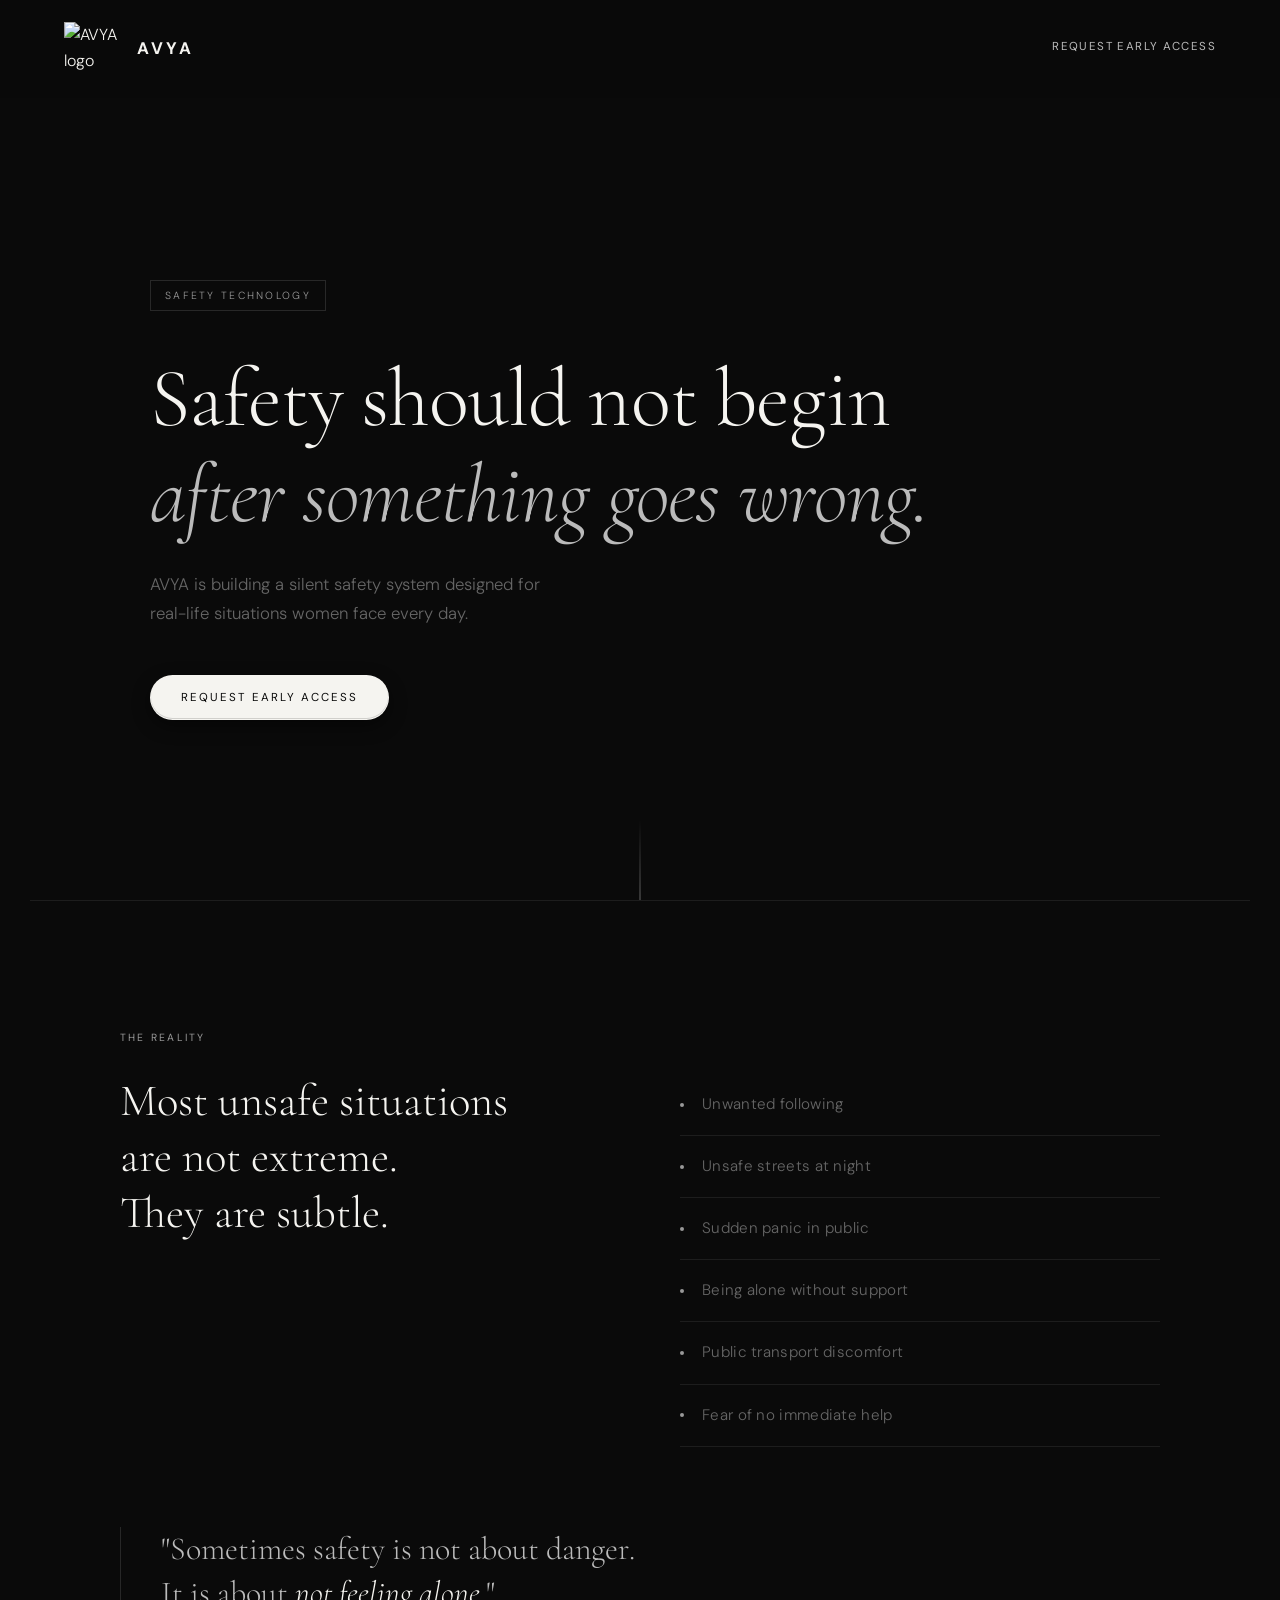
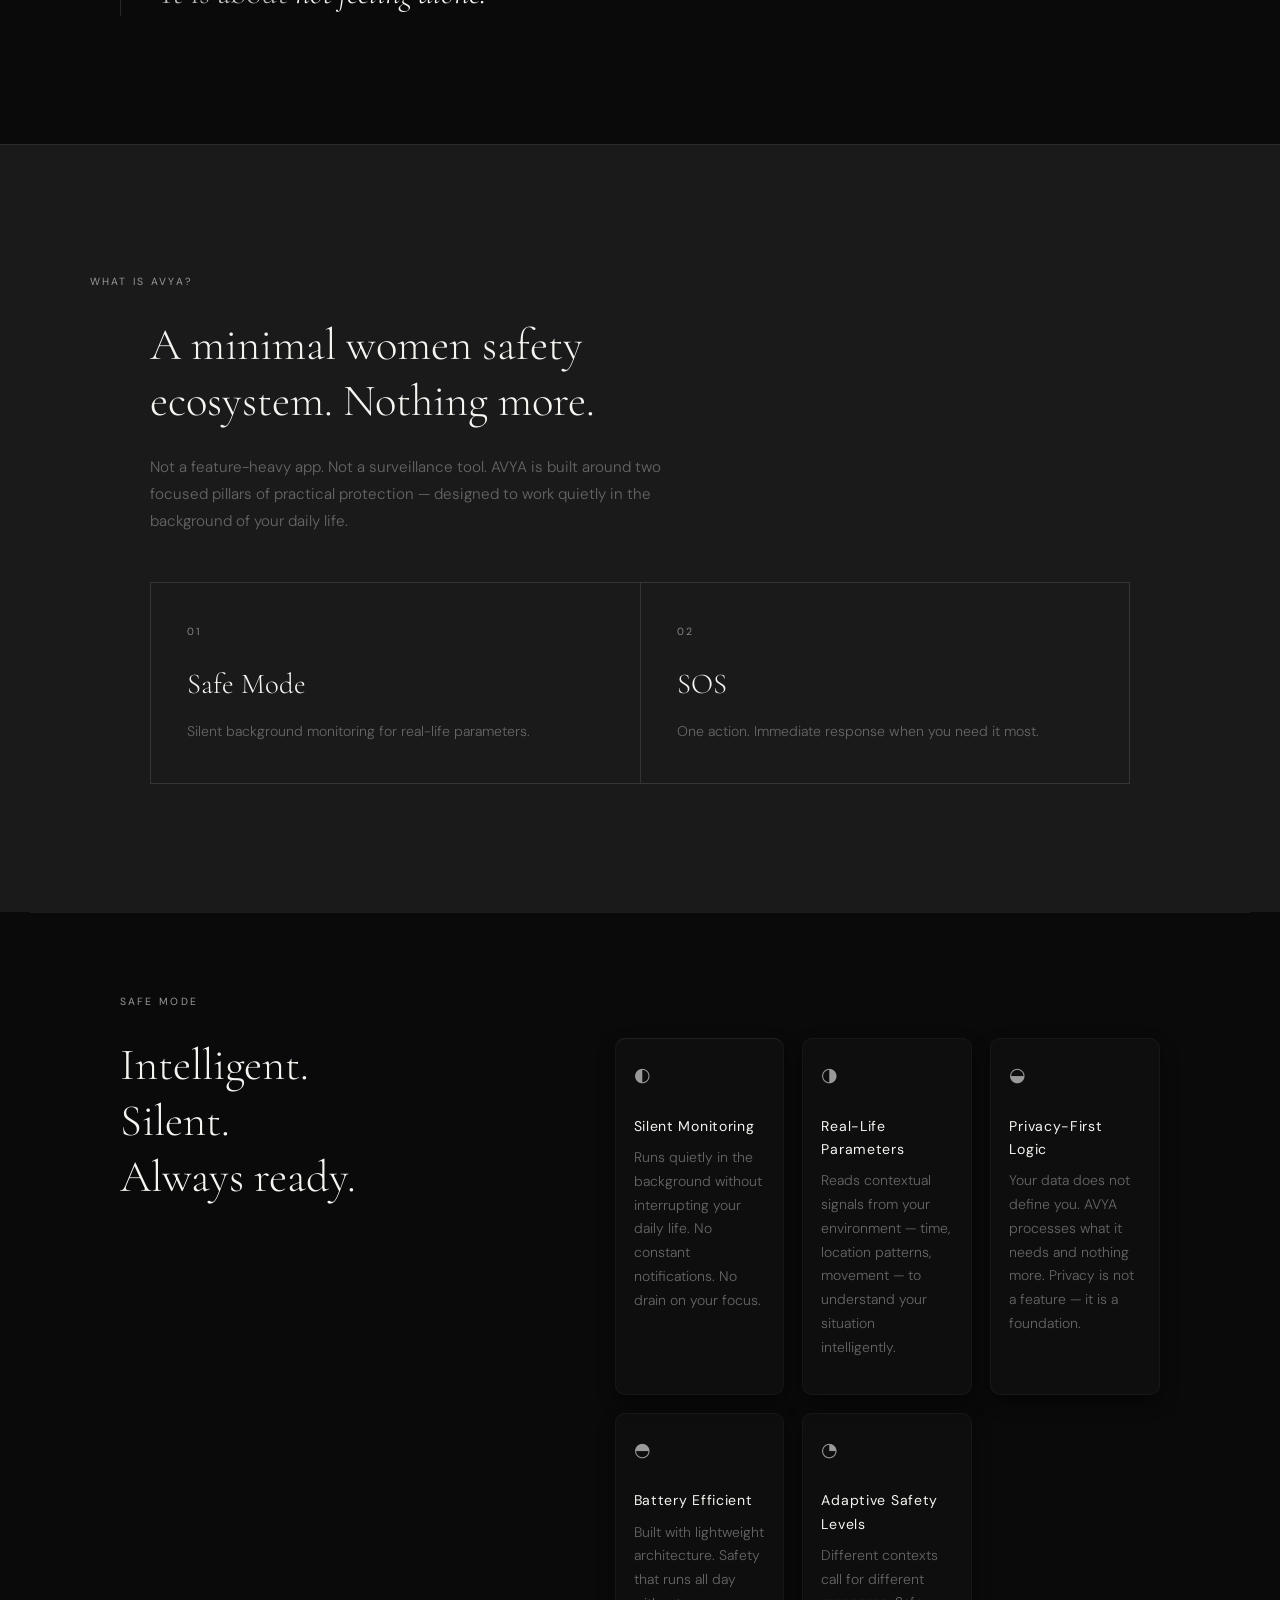
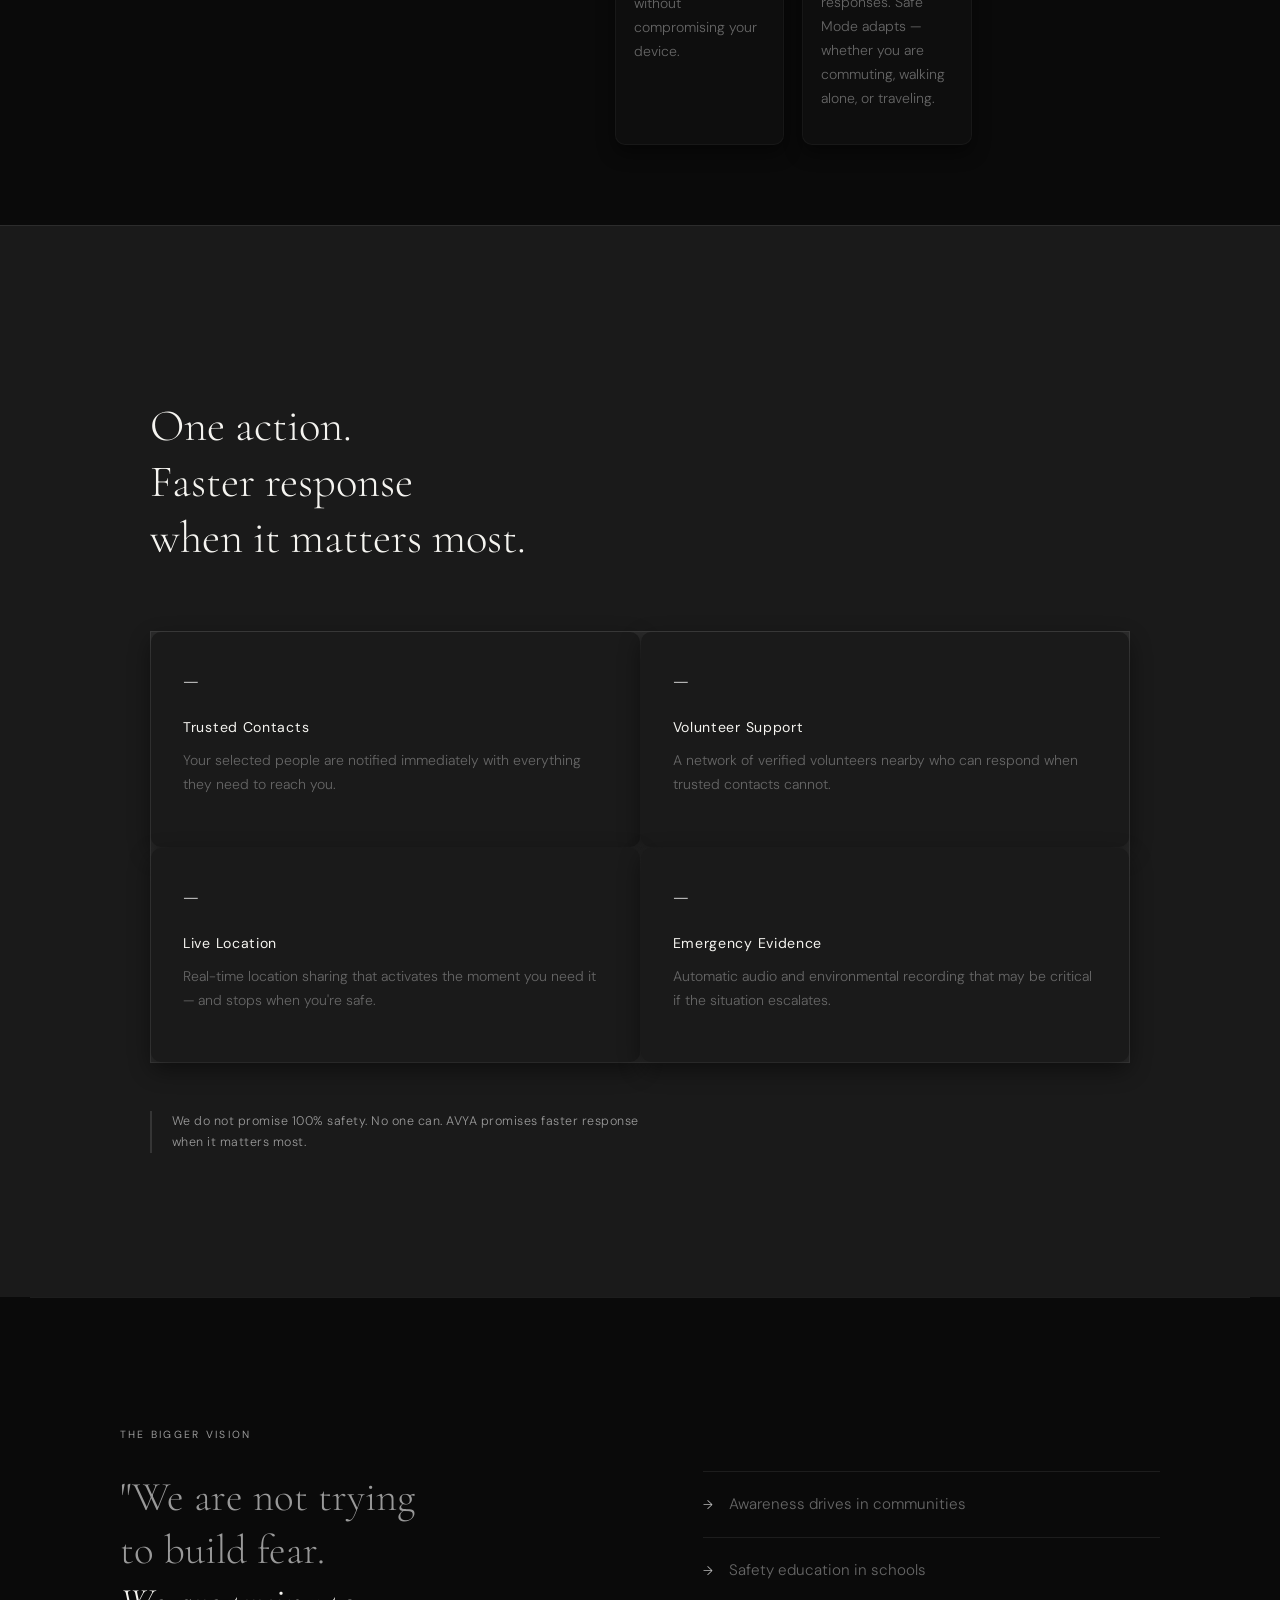
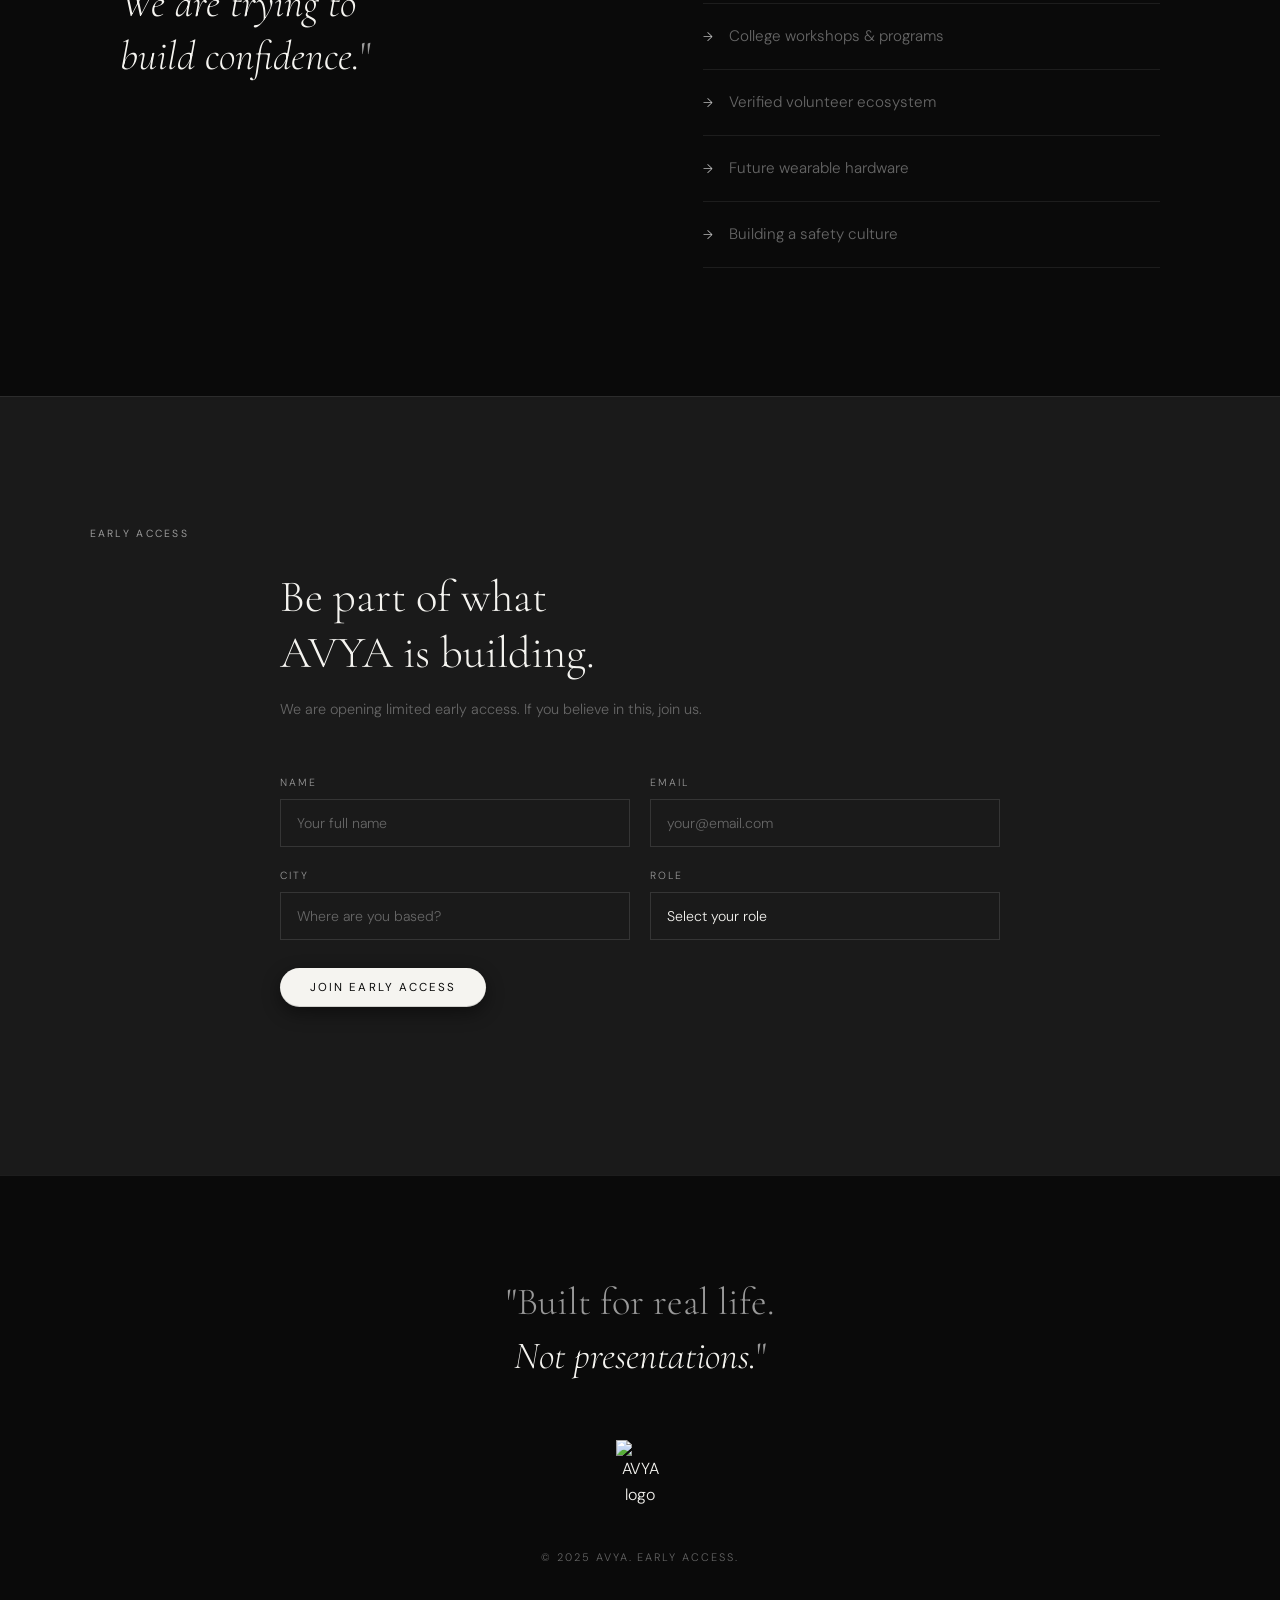
==== index.html @ 88061a0c "Add files via upload" ====
<!DOCTYPE html>
<html lang="en">
<head>
  <meta charset="UTF-8" />
  <meta name="viewport" content="width=device-width, initial-scale=1.0" />
  <title>AVYA — Early Access</title>
  <link rel="stylesheet" href="style.css" />
  <link href="https://fonts.googleapis.com/css2?family=Cormorant+Garamond:ital,wght@0,300;0,400;0,500;1,300;1,400&family=DM+Sans:ital,wght@0,200;0,300;0,400;0,500;1,200&display=swap" rel="stylesheet" />
</head>
<body>

  <!-- Navigation -->
  <nav id="nav">
    <div class="nav-logo">
      <img src="asset/logo.png" alt="AVYA logo" class="nav-logo-img" />
      <span class="logo-text">AVYA</span>
    </div>
    <a href="#early-access" class="nav-cta">Request Early Access</a>
  </nav>

  <!-- 1. Hero Section -->
  <section id="hero">
    <div class="hero-inner">
      <div class="hero-badge reveal">Safety Technology</div>
      <h1 class="hero-headline reveal">
        Safety should not begin<br />
        <em>after something goes wrong.</em>
      </h1>
      <p class="hero-sub reveal">
        AVYA is building a silent safety system designed for<br class="br-desk" />
        real-life situations women face every day.
      </p>
      <a href="#early-access" class="btn-primary reveal">Request Early Access</a>
    </div>
    <div class="hero-line"></div>
  </section>

  <!-- 2. The Reality Section -->
  <section id="reality">
    <div class="section-label reveal">The Reality</div>
    <div class="reality-grid">
      <div class="reality-left reveal">
        <h2>Most unsafe situations<br />are not extreme.<br />They are subtle.</h2>
      </div>
      <div class="reality-right">
        <ul class="reality-list">
          <li class="reveal"><span class="dot"></span>Unwanted following</li>
          <li class="reveal"><span class="dot"></span>Unsafe streets at night</li>
          <li class="reveal"><span class="dot"></span>Sudden panic in public</li>
          <li class="reveal"><span class="dot"></span>Being alone without support</li>
          <li class="reveal"><span class="dot"></span>Public transport discomfort</li>
          <li class="reveal"><span class="dot"></span>Fear of no immediate help</li>
        </ul>
      </div>
    </div>
    <div class="reality-quote reveal">
      <blockquote>
        "Sometimes safety is not about danger.<br />
        It is about <em>not feeling alone.</em>"
      </blockquote>
    </div>
  </section>

  <!-- 3. What is AVYA? -->
  <section id="what">
    <div class="section-label reveal">What is AVYA?</div>
    <div class="what-inner">
      <h2 class="reveal">A minimal women safety<br />ecosystem. Nothing more.</h2>
      <p class="reveal">Not a feature-heavy app. Not a surveillance tool. AVYA is built around two focused pillars of practical protection — designed to work quietly in the background of your daily life.</p>
      <div class="two-pillars reveal">
        <div class="pillar">
          <div class="pillar-num">01</div>
          <div class="pillar-name">Safe Mode</div>
          <div class="pillar-desc">Silent background monitoring for real-life parameters.</div>
        </div>
        <div class="pillar-divider"></div>
        <div class="pillar">
          <div class="pillar-num">02</div>
          <div class="pillar-name">SOS</div>
          <div class="pillar-desc">One action. Immediate response when you need it most.</div>
        </div>
      </div>
    </div>
  </section>

  <!-- 4. Safe Mode Section -->
  <section id="safe-mode">
    <div class="section-label reveal">Safe Mode</div>
    <div class="feature-layout">
      <div class="feature-heading reveal">
        <h2>Intelligent.<br />Silent.<br />Always ready.</h2>
      </div>
      <div class="feature-details">
        <div class="feature-item reveal">
          <div class="feature-icon">◐</div>
          <div>
            <h4>Silent Monitoring</h4>
            <p>Runs quietly in the background without interrupting your daily life. No constant notifications. No drain on your focus.</p>
          </div>
        </div>
        <div class="feature-item reveal">
          <div class="feature-icon">◑</div>
          <div>
            <h4>Real-Life Parameters</h4>
            <p>Reads contextual signals from your environment — time, location patterns, movement — to understand your situation intelligently.</p>
          </div>
        </div>
        <div class="feature-item reveal">
          <div class="feature-icon">◒</div>
          <div>
            <h4>Privacy-First Logic</h4>
            <p>Your data does not define you. AVYA processes what it needs and nothing more. Privacy is not a feature — it is a foundation.</p>
          </div>
        </div>
        <div class="feature-item reveal">
          <div class="feature-icon">◓</div>
          <div>
            <h4>Battery Efficient</h4>
            <p>Built with lightweight architecture. Safety that runs all day without compromising your device.</p>
          </div>
        </div>
        <div class="feature-item reveal">
          <div class="feature-icon">◔</div>
          <div>
            <h4>Adaptive Safety Levels</h4>
            <p>Different contexts call for different responses. Safe Mode adapts — whether you are commuting, walking alone, or traveling.</p>
          </div>
        </div>
      </div>
    </div>
  </section>

  <!-- 5. SOS Section -->
  <section id="sos">
    <div class="section-label reveal">SOS</div>
    <div class="sos-inner">
      <h2 class="reveal">One action.<br />Faster response<br />when it matters most.</h2>
      <div class="sos-grid">
        <div class="sos-card reveal">
          <div class="sos-num">—</div>
          <h4>Trusted Contacts</h4>
          <p>Your selected people are notified immediately with everything they need to reach you.</p>
        </div>
        <div class="sos-card reveal">
          <div class="sos-num">—</div>
          <h4>Volunteer Support</h4>
          <p>A network of verified volunteers nearby who can respond when trusted contacts cannot.</p>
        </div>
        <div class="sos-card reveal">
          <div class="sos-num">—</div>
          <h4>Live Location</h4>
          <p>Real-time location sharing that activates the moment you need it — and stops when you're safe.</p>
        </div>
        <div class="sos-card reveal">
          <div class="sos-num">—</div>
          <h4>Emergency Evidence</h4>
          <p>Automatic audio and environmental recording that may be critical if the situation escalates.</p>
        </div>
      </div>
      <p class="sos-disclaimer reveal">We do not promise 100% safety. No one can. AVYA promises faster response when it matters most.</p>
    </div>
  </section>

  <!-- 6. The Bigger Vision -->
  <section id="vision">
    <div class="section-label reveal">The Bigger Vision</div>
    <div class="vision-inner">
      <div class="vision-left reveal">
        <h2>"We are not trying<br />to build fear.<br /><em>We are trying to<br />build confidence.</em>"</h2>
      </div>
      <div class="vision-right">
        <div class="vision-item reveal">
          <span>Awareness drives in communities</span>
        </div>
        <div class="vision-item reveal">
          <span>Safety education in schools</span>
        </div>
        <div class="vision-item reveal">
          <span>College workshops &amp; programs</span>
        </div>
        <div class="vision-item reveal">
          <span>Verified volunteer ecosystem</span>
        </div>
        <div class="vision-item reveal">
          <span>Future wearable hardware</span>
        </div>
        <div class="vision-item reveal">
          <span>Building a safety culture</span>
        </div>
      </div>
    </div>
  </section>

  <!-- 7. Early Access Section -->
  <section id="early-access">
    <div class="section-label reveal">Early Access</div>
    <div class="form-outer">
      <h2 class="reveal">Be part of what<br />AVYA is building.</h2>
      <p class="reveal">We are opening limited early access. If you believe in this, join us.</p>
      <form id="accessForm" class="access-form reveal">
        <div class="form-row">
          <div class="form-group">
            <label for="name">Name</label>
            <input type="text" id="name" name="name" placeholder="Your full name" required />
          </div>
          <div class="form-group">
            <label for="email">Email</label>
            <input type="email" id="email" name="email" placeholder="your@email.com" required />
          </div>
        </div>
        <div class="form-row">
          <div class="form-group">
            <label for="city">City</label>
            <input type="text" id="city" name="city" placeholder="Where are you based?" required />
          </div>
          <div class="form-group">
            <label for="role">Role</label>
            <select id="role" name="role" required>
              <option value="" disabled selected>Select your role</option>
              <option value="student">Student</option>
              <option value="professional">Working Professional</option>
              <option value="volunteer">Volunteer</option>
              <option value="developer">Developer</option>
              <option value="researcher">Researcher</option>
            </select>
          </div>
        </div>
        <button type="submit" class="btn-primary form-btn">Join Early Access</button>
        <div id="formMessage" class="form-message"></div>
      </form>
    </div>
  </section>

  <!-- 8. Final Ending -->
  <footer id="footer">
    <div class="footer-inner">
      <div class="footer-statement reveal">
        <p>"Built for real life.<br /><em>Not presentations.</em>"</p>
      </div>
      <div class="footer-logo reveal">
        <img src="asset/logo.png" alt="AVYA logo" class="footer-logo-img" />
      </div>
      <div class="footer-note reveal">
        © 2025 AVYA. Early Access.
      </div>
    </div>
  </footer>

  <script src="backend.js"></script>
</body>
</html>
---- style.css ----
/* ═══════════════════════════════════
   AVYA — Style System
   Pure Black & White, Premium Minimal
═══════════════════════════════════ */

:root {
  --black: #0a0a0a;
  --white: #f5f4f0;
  --gray-100: #1a1a1a;
  --gray-200: #2a2a2a;
  --gray-300: #444;
  --gray-400: #666;
  --gray-500: #999;
  --gray-600: #bbb;
  --gray-700: #ddd;
  --border: rgba(255,255,255,0.08);
  --border-light: rgba(255,255,255,0.12);

  --font-display: 'Cormorant Garamond', Georgia, serif;
  --font-body: 'DM Sans', sans-serif;

  --section-pad: clamp(80px, 10vw, 140px);
  --container: 980px;
}

/* ── Reset ── */
*, *::before, *::after { box-sizing: border-box; margin: 0; padding: 0; }

html {
  scroll-behavior: smooth;
  font-size: 16px;
}

body {
  background: var(--black);
  color: var(--white);
  font-family: var(--font-body);
  font-weight: 300;
  line-height: 1.65;
  -webkit-font-smoothing: antialiased;
  overflow-x: hidden;
}

/* Improve default paragraph spacing for readability */
p { margin-bottom: 1rem; color: var(--gray-400); }

/* ── Scroll Progress Bar ── */
body::before {
  content: '';
  position: fixed;
  top: 0; left: 0;
  width: var(--scroll, 0%);
  height: 1px;
  background: var(--white);
  z-index: 9999;
  transition: width 0.1s linear;
}

/* ── Utilities ── */
.section-label {
  font-family: var(--font-body);
  font-size: 0.65rem;
  font-weight: 400;
  letter-spacing: 0.22em;
  text-transform: uppercase;
  color: var(--gray-500);
  margin-bottom: 48px;
}

/* ── Reveal Animation ── */
.reveal {
  opacity: 0;
  transform: translateY(28px);
  transition: opacity 0.75s cubic-bezier(0.22, 1, 0.36, 1),
              transform 0.75s cubic-bezier(0.22, 1, 0.36, 1);
}
.reveal.visible {
  opacity: 1;
  transform: translateY(0);
}

/* ── Navigation ── */
#nav {
  position: fixed;
  top: 0; left: 0; right: 0;
  z-index: 1000;
  display: flex;
  align-items: center;
  justify-content: space-between;
  padding: 22px clamp(24px, 5vw, 72px);
  background: rgba(10,10,10,0.85);
  backdrop-filter: blur(20px);
  -webkit-backdrop-filter: blur(20px);
  border-bottom: 1px solid transparent;
  transition: border-color 0.3s ease;
}
#nav.scrolled {
  border-bottom-color: var(--border);
}

.nav-logo {
  display: flex;
  align-items: center;
  gap: 9px;
  text-decoration: none;
}
.logo-mark {
  font-size: 1.1rem;
  color: var(--white);
  opacity: 0.6;
  animation: spin-slow 12s linear infinite;
}
@keyframes spin-slow {
  from { transform: rotate(0deg); }
  to { transform: rotate(360deg); }
}
.logo-text {
  font-family: var(--font-body);
  font-size: 1.05rem;
  font-weight: 700;
  letter-spacing: 0.18em;
  text-transform: uppercase;
  color: var(--white);
}

/* Logo image sizing */
.nav-logo img,
.nav-logo-img {
  width: 64px;
  height: auto;
  display: block;
}
.footer-logo img,
.footer-logo-img {
  width: 48px;
  height: auto;
  display: block;
}

.nav-cta {
  font-family: var(--font-body);
  font-size: 0.72rem;
  font-weight: 400;
  letter-spacing: 0.12em;
  text-transform: uppercase;
  color: var(--gray-600);
  text-decoration: none;
  border-bottom: 1px solid transparent;
  padding-bottom: 2px;
  transition: color 0.25s ease, border-color 0.25s ease;
}
.nav-cta:hover {
  color: var(--white);
  border-bottom-color: var(--white);
}

/* ── Buttons ── */
.btn-primary {
  display: inline-block;
  font-family: var(--font-body);
  font-size: 0.72rem;
  font-weight: 400;
  letter-spacing: 0.18em;
  text-transform: uppercase;
  color: var(--black);
  background: var(--white);
  text-decoration: none;
  padding: 12px 30px;
  border: 1px solid rgba(255,255,255,0.06);
  cursor: pointer;
  transition: background 0.25s ease, color 0.25s ease, transform 0.18s ease, box-shadow 0.18s ease;
  border-radius: 999px;
  box-shadow: 0 6px 18px rgba(0,0,0,0.45), inset 0 -1px 0 rgba(0,0,0,0.15);
}
.btn-primary:hover {
  background: transparent;
  color: var(--white);
  transform: translateY(-1px);
}

/* ── Hero ── */
#hero {
  min-height: 100svh;
  display: flex;
  flex-direction: column;
  justify-content: center;
  padding: 0 clamp(24px, 7vw, 120px);
  padding-top: 100px;
  position: relative;
  overflow: hidden;
}

.hero-inner {
  max-width: var(--container);
  margin: 0 auto;
  width: 100%;
}

.hero-badge {
  font-size: 0.65rem;
  letter-spacing: 0.22em;
  text-transform: uppercase;
  color: var(--gray-500);
  border: 1px solid var(--border-light);
  display: inline-block;
  padding: 6px 14px;
  margin-bottom: 40px;
}

.hero-headline {
  font-family: var(--font-display);
  font-size: clamp(2.8rem, 6.5vw, 6rem);
  font-weight: 300;
  line-height: 1.15;
  letter-spacing: -0.01em;
  color: var(--white);
  margin-bottom: 28px;
}
.hero-headline em {
  font-style: italic;
  color: var(--gray-600);
}

.hero-sub {
  font-size: clamp(0.9rem, 1.4vw, 1.05rem);
  font-weight: 300;
  color: var(--gray-400);
  line-height: 1.7;
  margin-bottom: 48px;
  max-width: 540px;
}

.hero-line {
  position: absolute;
  bottom: 0; left: 50%;
  transform: translateX(-50%);
  width: 1px;
  height: 80px;
  background: linear-gradient(to bottom, transparent, var(--gray-400));
  animation: pulse-line 2.5s ease-in-out infinite;
}
@keyframes pulse-line {
  0%, 100% { opacity: 0.3; }
  50% { opacity: 0.8; }
}

/* ── Reality ── */
#reality {
  padding: var(--section-pad) clamp(24px, 7vw, 120px);
  border-top: 1px solid var(--border);
  max-width: calc(var(--container) + 240px);
  margin: 0 auto;
}

.reality-grid {
  display: grid;
  grid-template-columns: 1fr 1fr;
  gap: 60px 80px;
  margin-bottom: 80px;
  align-items: start;
}

.reality-left h2 {
  font-family: var(--font-display);
  font-size: clamp(1.8rem, 3.5vw, 3.2rem);
  font-weight: 300;
  line-height: 1.25;
  color: var(--white);
}

.reality-list {
  list-style: none;
  display: flex;
  flex-direction: column;
  gap: 0;
}
.reality-list li {
  display: flex;
  align-items: center;
  gap: 16px;
  font-size: 0.95rem;
  font-weight: 300;
  color: var(--gray-400);
  padding: 18px 0;
  border-bottom: 1px solid var(--border);
  letter-spacing: 0.02em;
  transition: color 0.2s ease;
}
.reality-list li:hover { color: var(--white); }
.dot {
  width: 4px;
  height: 4px;
  border-radius: 50%;
  background: var(--gray-500);
  flex-shrink: 0;
}

.reality-quote {
  border-left: 1px solid var(--border-light);
  padding-left: 40px;
  max-width: 600px;
}
.reality-quote blockquote {
  font-family: var(--font-display);
  font-size: clamp(1.4rem, 2.5vw, 2rem);
  font-weight: 300;
  line-height: 1.4;
  color: var(--gray-600);
  font-style: normal;
}
.reality-quote blockquote em {
  font-style: italic;
  color: var(--white);
}

/* ── What is AVYA ── */
#what {
  padding: var(--section-pad) clamp(24px, 7vw, 120px);
  border-top: 1px solid var(--border);
  background: var(--gray-100);
}

.what-inner {
  max-width: var(--container);
  margin: 0 auto;
}

.what-inner h2 {
  font-family: var(--font-display);
  font-size: clamp(1.8rem, 3.5vw, 3.2rem);
  font-weight: 300;
  line-height: 1.25;
  color: var(--white);
  margin-bottom: 24px;
}

.what-inner > p {
  font-size: 0.95rem;
  font-weight: 300;
  color: var(--gray-400);
  max-width: 520px;
  line-height: 1.75;
  margin-bottom: 48px;
}

.two-pillars {
  display: grid;
  grid-template-columns: 1fr auto 1fr;
  gap: 0;
  align-items: stretch;
  border: 1px solid var(--border-light);
}

.pillar {
  padding: 40px 36px;
  transition: background 0.25s ease;
}
.pillar:hover { background: rgba(255,255,255,0.02); }

.pillar-divider {
  width: 1px;
  background: var(--border-light);
}

.pillar-num {
  font-size: 0.65rem;
  letter-spacing: 0.2em;
  color: var(--gray-500);
  margin-bottom: 20px;
}
.pillar-name {
  font-family: var(--font-display);
  font-size: 1.8rem;
  font-weight: 300;
  color: var(--white);
  margin-bottom: 12px;
}
.pillar-desc {
  font-size: 0.88rem;
  font-weight: 300;
  color: var(--gray-400);
  line-height: 1.65;
}

/* ── Safe Mode ── */
.feature-heading h2 {
  font-family: var(--font-display);
  font-size: clamp(1.8rem, 3.5vw, 3.2rem);
  font-weight: 300;
  line-height: 1.25;
  color: var(--white);
  margin-bottom: 12px;
}

#safe-mode {
  padding: clamp(48px, 8vw, 80px) clamp(24px, 7vw, 120px);
  border-top: 1px solid var(--border);
  max-width: calc(var(--container) + 240px);
  margin: 0 auto;
}

.feature-layout {
  display: grid;
  grid-template-columns: 1fr 1.2fr;
  gap: 40px;
  align-items: start;
}

.feature-details {
  display: grid;
  grid-template-columns: repeat(3, 1fr);
  gap: 18px;
}

.feature-item {
  display: flex;
  flex-direction: column;
  gap: 12px;
  padding: 18px;
  background: rgba(255,255,255,0.02);
  border-radius: 10px;
  border: 1px solid rgba(255,255,255,0.04);
  box-shadow: 0 8px 18px rgba(0,0,0,0.45);
  transition: transform 0.18s ease, box-shadow 0.18s ease;
  min-height: 160px;
}
.feature-item:hover { transform: translateY(-6px); box-shadow: 0 14px 28px rgba(0,0,0,0.55); }

.feature-icon {
  font-size: 1.4rem;
  color: var(--gray-500);
  margin-bottom: 6px;
}
.feature-item h4 { margin: 6px 0; }
.feature-item:hover { padding-left: 8px; }
.feature-item:first-child { border-top: 1px solid var(--border); }

.feature-icon {
  font-size: 1.2rem;
  color: var(--gray-500);
  flex-shrink: 0;
  margin-top: 2px;
  width: 28px;
}

.feature-item h4 {
  font-family: var(--font-body);
  font-size: 0.88rem;
  font-weight: 400;
  letter-spacing: 0.05em;
  color: var(--white);
  margin-bottom: 8px;
}
.feature-item p {
  font-size: 0.875rem;
  font-weight: 300;
  color: var(--gray-400);
  line-height: 1.7;
}

/* ── SOS ── */
#sos {
  padding: var(--section-pad) clamp(24px, 7vw, 120px);
  border-top: 1px solid var(--border);
  background: var(--gray-100);
}

.sos-inner {
  max-width: var(--container);
  margin: 0 auto;
}

.sos-inner h2 {
  font-family: var(--font-display);
  font-size: clamp(1.8rem, 3.5vw, 3.2rem);
  font-weight: 300;
  line-height: 1.25;
  color: var(--white);
  margin-bottom: 64px;
}

.sos-grid {
  display: grid;
  grid-template-columns: repeat(2, 1fr);
  gap: 1px;
  background: var(--border);
  margin-bottom: 48px;
  border: 1px solid var(--border);
}

.sos-card {
  background: var(--gray-100);
  padding: 34px 32px;
  transition: background 0.22s ease, transform 0.18s ease, box-shadow 0.18s ease;
  border-radius: 10px;
  box-shadow: 0 8px 22px rgba(0,0,0,0.45);
}
.sos-card:hover { background: rgba(255,255,255,0.025); }

.sos-num {
  font-size: 1.2rem;
  color: var(--gray-600);
  margin-bottom: 18px;
}
.sos-card h4 {
  font-family: var(--font-body);
  font-size: 0.88rem;
  font-weight: 400;
  letter-spacing: 0.05em;
  color: var(--white);
  margin-bottom: 10px;
}
.sos-card p {
  font-size: 0.875rem;
  font-weight: 300;
  color: var(--gray-400);
  line-height: 1.7;
}

.sos-disclaimer {
  font-size: 0.78rem;
  font-weight: 300;
  color: var(--gray-500);
  letter-spacing: 0.04em;
  border-left: 2px solid var(--border-light);
  padding-left: 20px;
  max-width: 500px;
}

/* ── Vision ── */
#vision {
  padding: var(--section-pad) clamp(24px, 7vw, 120px);
  border-top: 1px solid var(--border);
  max-width: calc(var(--container) + 240px);
  margin: 0 auto;
}

.vision-inner {
  display: grid;
  grid-template-columns: 1.1fr 1fr;
  gap: 80px;
  align-items: start;
}

.vision-left h2 {
  font-family: var(--font-display);
  font-size: clamp(1.8rem, 3.2vw, 3rem);
  font-weight: 300;
  line-height: 1.3;
  color: var(--gray-500);
  position: sticky;
  top: 120px;
}
.vision-left h2 em {
  font-style: italic;
  color: var(--white);
}

.vision-right {
  display: flex;
  flex-direction: column;
}
.vision-item {
  padding: 20px 0;
  border-bottom: 1px solid var(--border);
  font-size: 0.95rem;
  font-weight: 300;
  color: var(--gray-400);
  display: flex;
  align-items: center;
  gap: 16px;
  transition: color 0.2s ease, padding-left 0.2s ease;
}
.vision-item:first-child { border-top: 1px solid var(--border); }
.vision-item::before {
  content: '→';
  color: var(--gray-600);
  font-size: 0.8rem;
  transition: transform 0.2s ease;
}
.vision-item:hover {
  color: var(--white);
  padding-left: 6px;
}
.vision-item:hover::before { transform: translateX(4px); }

/* ── Early Access ── */
#early-access {
  padding: var(--section-pad) clamp(24px, 7vw, 120px);
  border-top: 1px solid var(--border);
  background: var(--gray-100);
}

.form-outer {
  max-width: 720px;
  margin: 0 auto;
}

/* Form input tuning for premium look */
.form-group input,
.form-group select {
  background: rgba(255,255,255,0.02);
  border: 1px solid rgba(255,255,255,0.06);
  padding: 12px 14px;
  border-radius: 10px;
}
.form-group input:focus,
.form-group select:focus {
  border-color: rgba(255,255,255,0.12);
  box-shadow: 0 6px 18px rgba(0,0,0,0.45);
}

.form-outer h2 {
  font-family: var(--font-display);
  font-size: clamp(1.8rem, 3.5vw, 3rem);
  font-weight: 300;
  line-height: 1.25;
  color: var(--white);
  margin-bottom: 16px;
}
.form-outer > p {
  font-size: 0.9rem;
  font-weight: 300;
  color: var(--gray-400);
  margin-bottom: 52px;
}

.access-form {
  display: flex;
  flex-direction: column;
  gap: 20px;
}

.form-row {
  display: grid;
  grid-template-columns: 1fr 1fr;
  gap: 20px;
}

.form-group {
  display: flex;
  flex-direction: column;
  gap: 8px;
}

.form-group label {
  font-size: 0.65rem;
  letter-spacing: 0.2em;
  text-transform: uppercase;
  color: var(--gray-500);
}

.form-group input,
.form-group select {
  background: transparent;
  border: 1px solid var(--border-light);
  color: var(--white);
  font-family: var(--font-body);
  font-size: 0.88rem;
  font-weight: 300;
  padding: 14px 16px;
  outline: none;
  transition: border-color 0.2s ease;
  -webkit-appearance: none;
  appearance: none;
  border-radius: 0;
}
.form-group input::placeholder { color: var(--gray-400); }
.form-group input:focus,
.form-group select:focus { border-color: var(--gray-500); }
.form-group select option {
  background: var(--gray-100);
  color: var(--white);
}

.form-btn {
  align-self: flex-start;
  border: none;
  margin-top: 8px;
}

.form-message {
  font-size: 0.82rem;
  font-weight: 300;
  padding: 4px 0;
  min-height: 20px;
  transition: opacity 0.3s ease;
}
.form-message.success { color: var(--gray-600); }
.form-message.error { color: #e05555; }

/* small refinements */
.section-label { margin-bottom: 28px; }
.reality-list li { padding: 18px 0; gap: 18px; }
.reality-left h2 { margin-bottom: 10px; }


/* ── Footer ── */
#footer {
  padding: 100px clamp(24px, 7vw, 120px);
  border-top: 1px solid var(--border);
}

.footer-inner {
  max-width: var(--container);
  margin: 0 auto;
  display: flex;
  flex-direction: column;
  align-items: center;
  gap: 40px;
  text-align: center;
}

.footer-statement p {
  font-family: var(--font-display);
  font-size: clamp(1.5rem, 3vw, 2.6rem);
  font-weight: 300;
  line-height: 1.4;
  color: var(--gray-500);
}
.footer-statement p em {
  font-style: italic;
  color: var(--white);
}

.footer-logo {
  display: flex;
  align-items: center;
  gap: 9px;
  opacity: 0.5;
}

.footer-note {
  font-size: 0.68rem;
  letter-spacing: 0.18em;
  color: var(--gray-400);
  text-transform: uppercase;
}

/* ── Responsive ── */
@media (max-width: 768px) {
  .reality-grid { grid-template-columns: 1fr; gap: 40px; }
  .feature-layout { grid-template-columns: 1fr; gap: 28px; }
  .feature-heading h2 { position: static; }
  .vision-inner { grid-template-columns: 1fr; gap: 40px; }
  .vision-left h2 { position: static; }
  .two-pillars { grid-template-columns: 1fr; }
  .pillar-divider { width: 100%; height: 1px; }
  .sos-grid { grid-template-columns: 1fr; }
  .form-row { grid-template-columns: 1fr; }
  .br-desk { display: none; }
  .form-btn { width: 100%; text-align: center; }
}

@media (max-width: 480px) {
  .hero-headline { font-size: 2.2rem; }
  .nav-cta { display: none; }
}
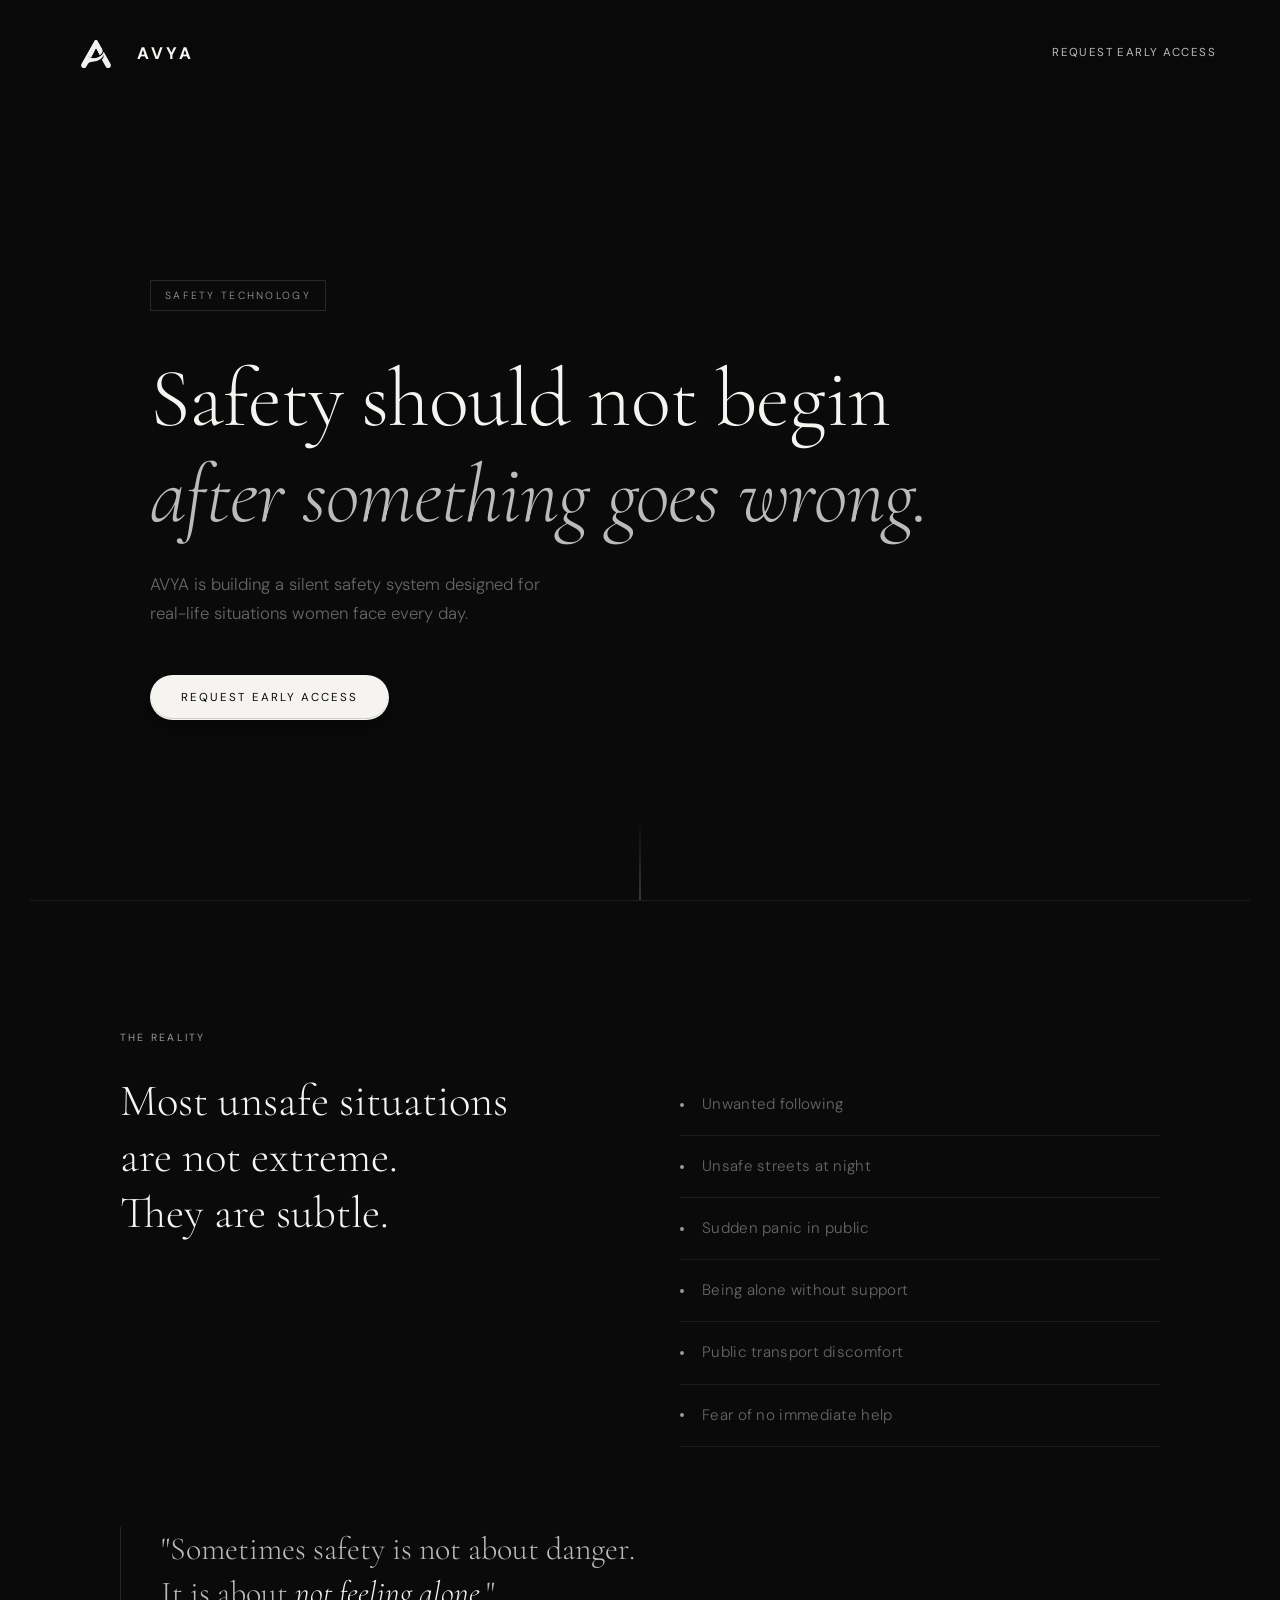
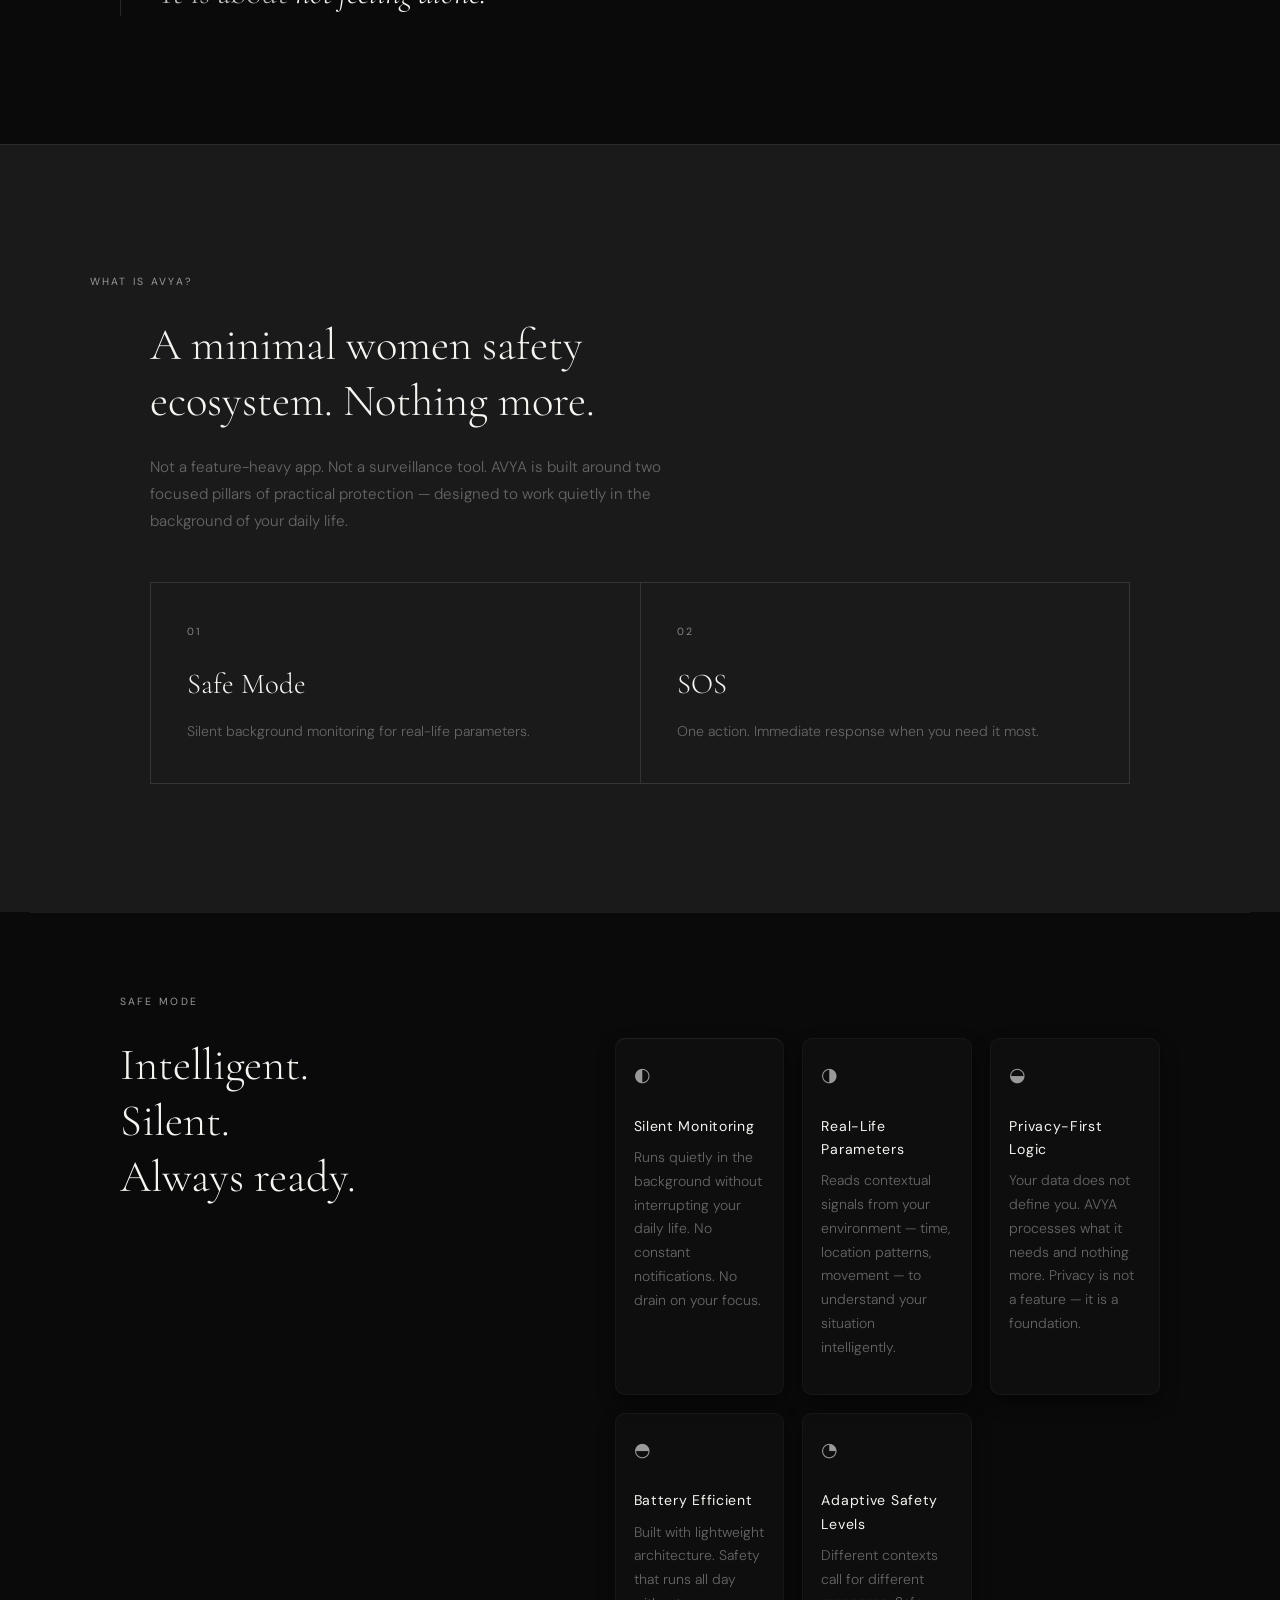
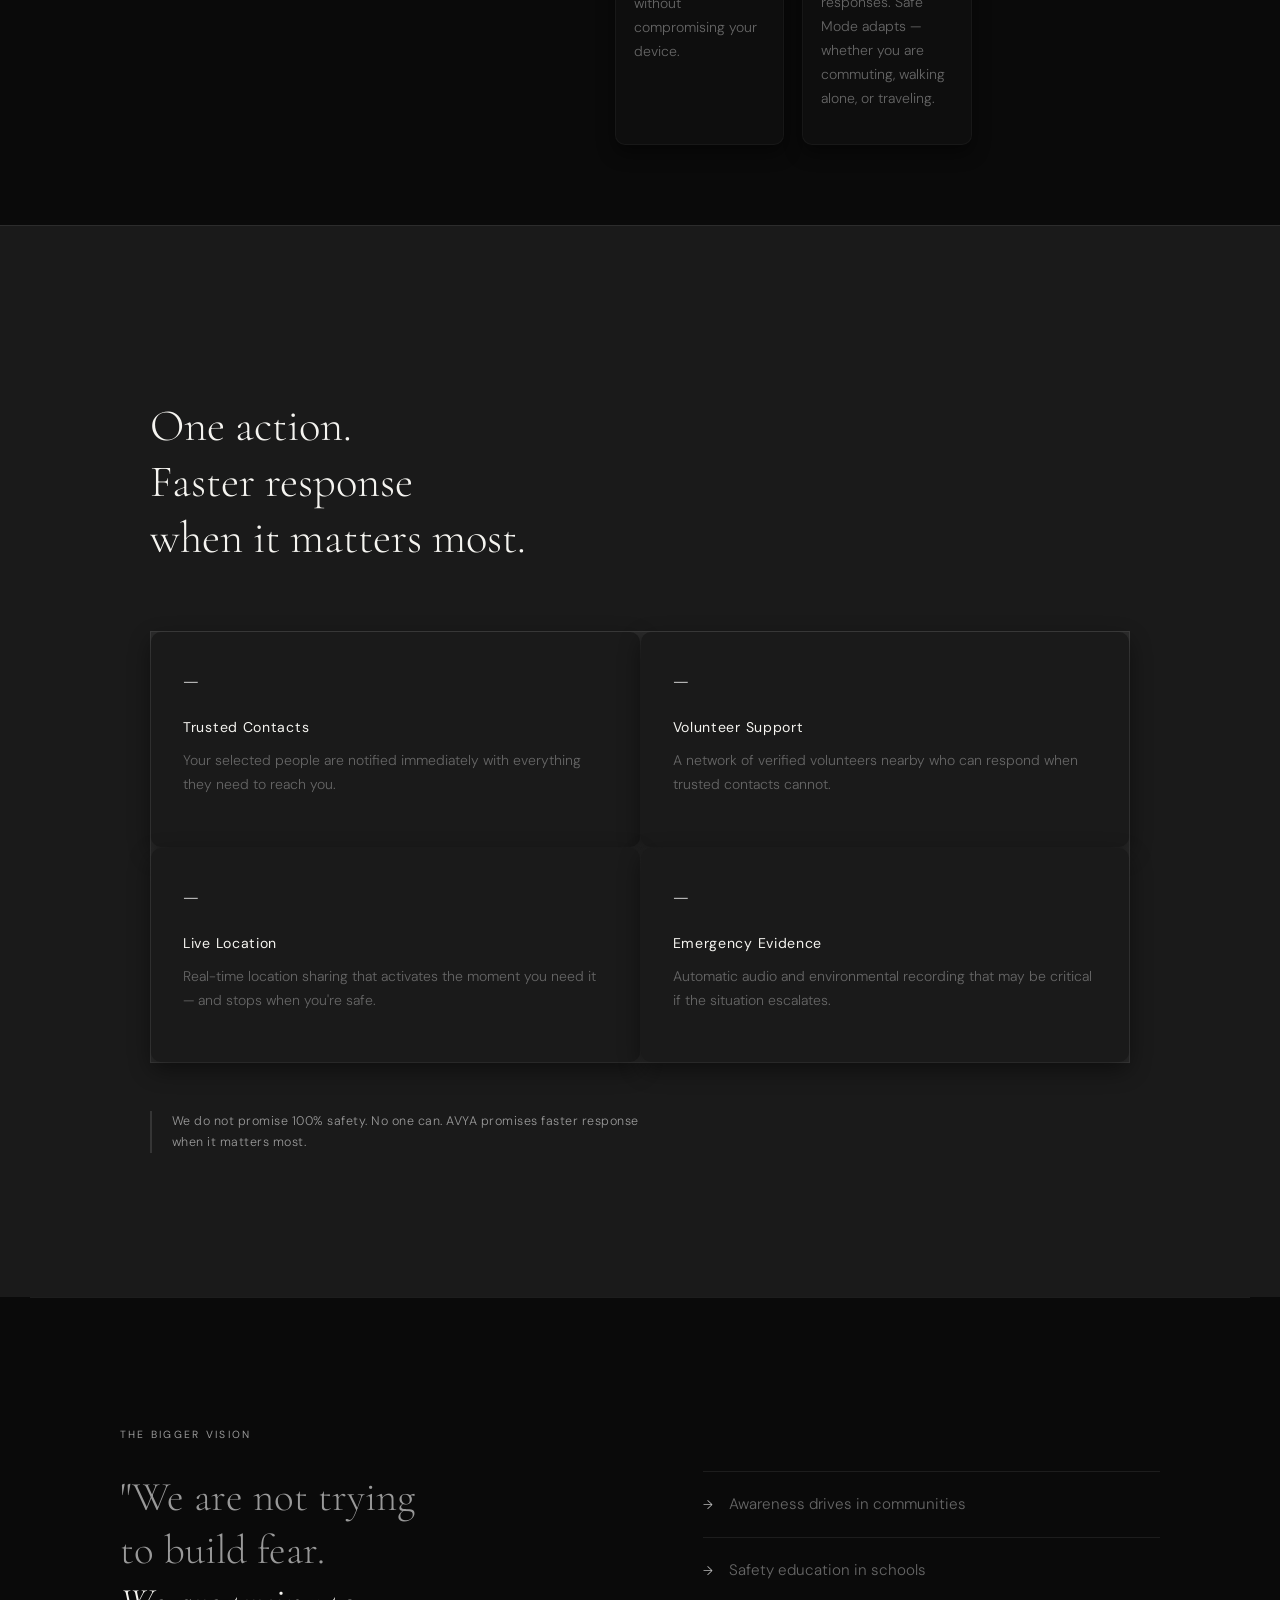
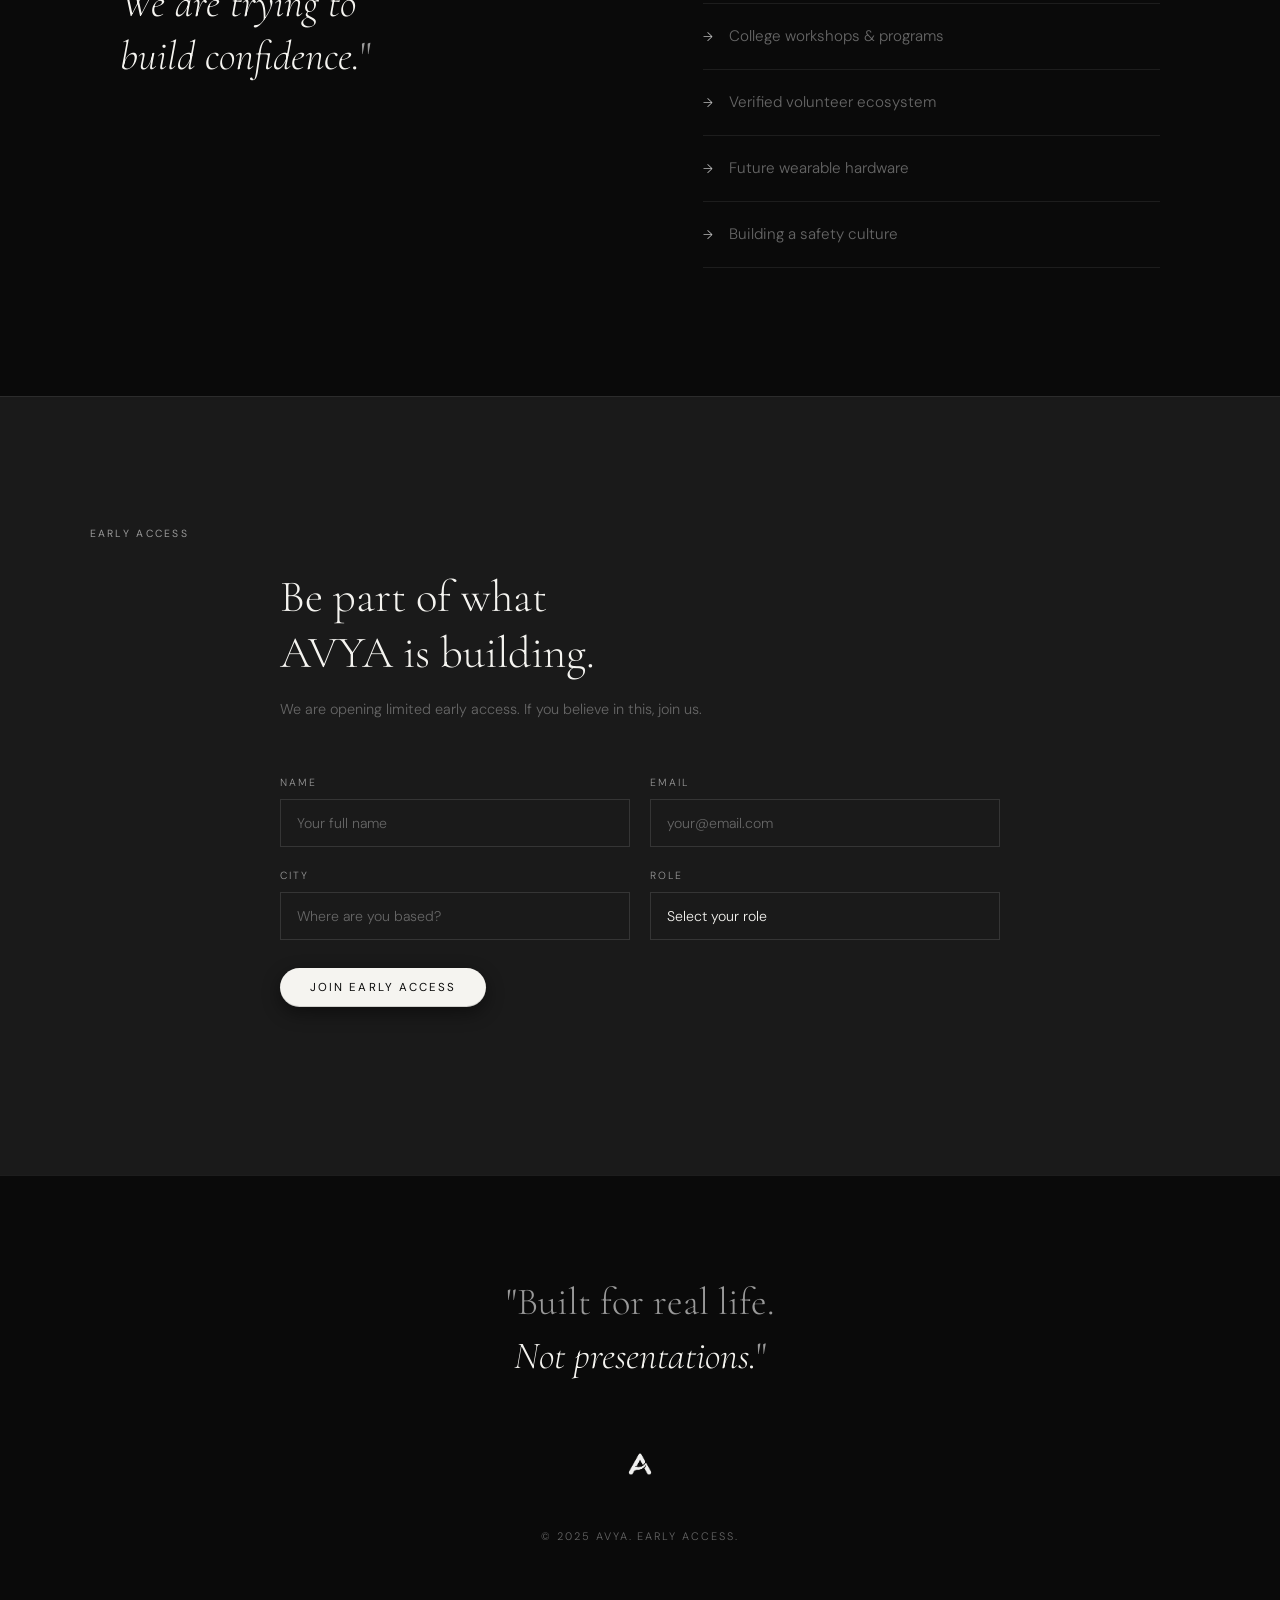
==== commit 34692779: "Update index.html" ====
--- a/index.html
+++ b/index.html
@@ -12,7 +12,7 @@
   <!-- Navigation -->
   <nav id="nav">
     <div class="nav-logo">
-      <img src="asset/logo.png" alt="AVYA logo" class="nav-logo-img" />
+      <img src="/asset/logo.png" alt="AVYA logo" class="nav-logo-img" />
       <span class="logo-text">AVYA</span>
     </div>
     <a href="#early-access" class="nav-cta">Request Early Access</a>
@@ -248,4 +248,4 @@
 
   <script src="backend.js"></script>
 </body>
-</html>+</html>
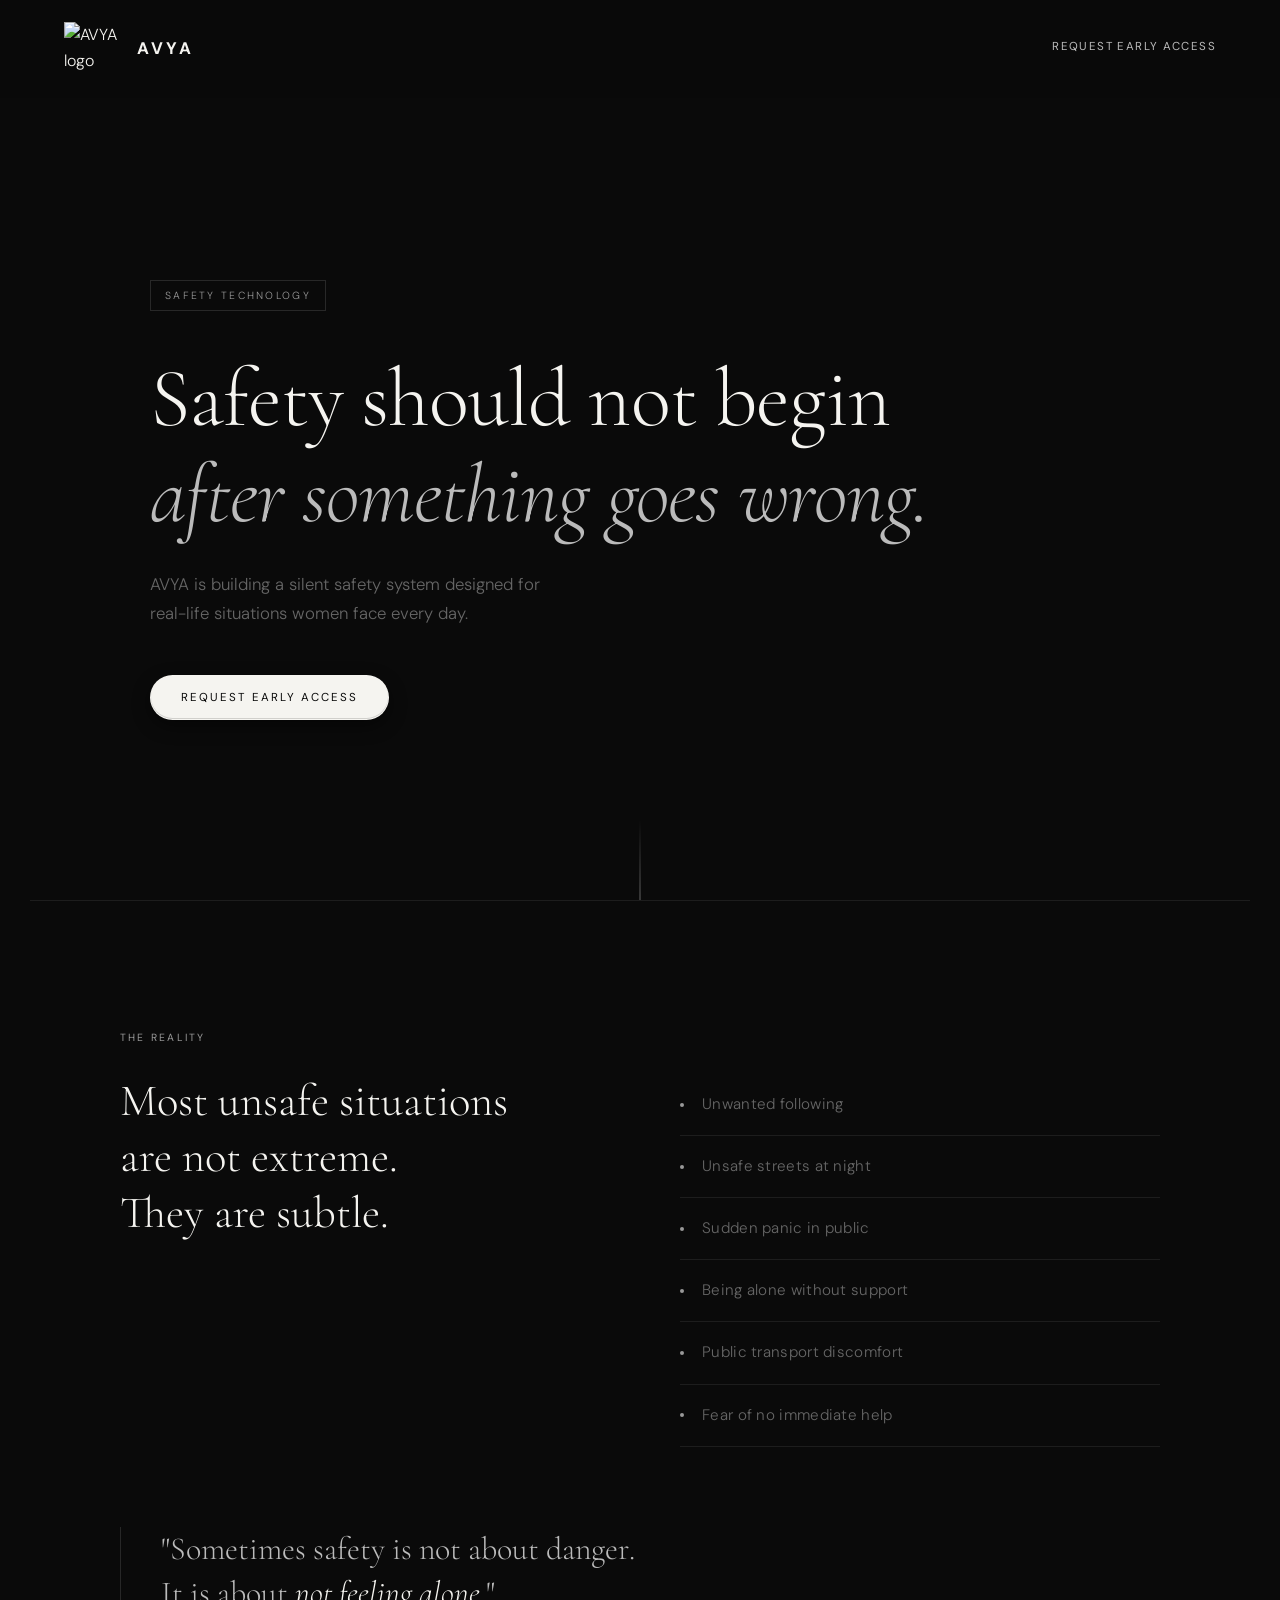
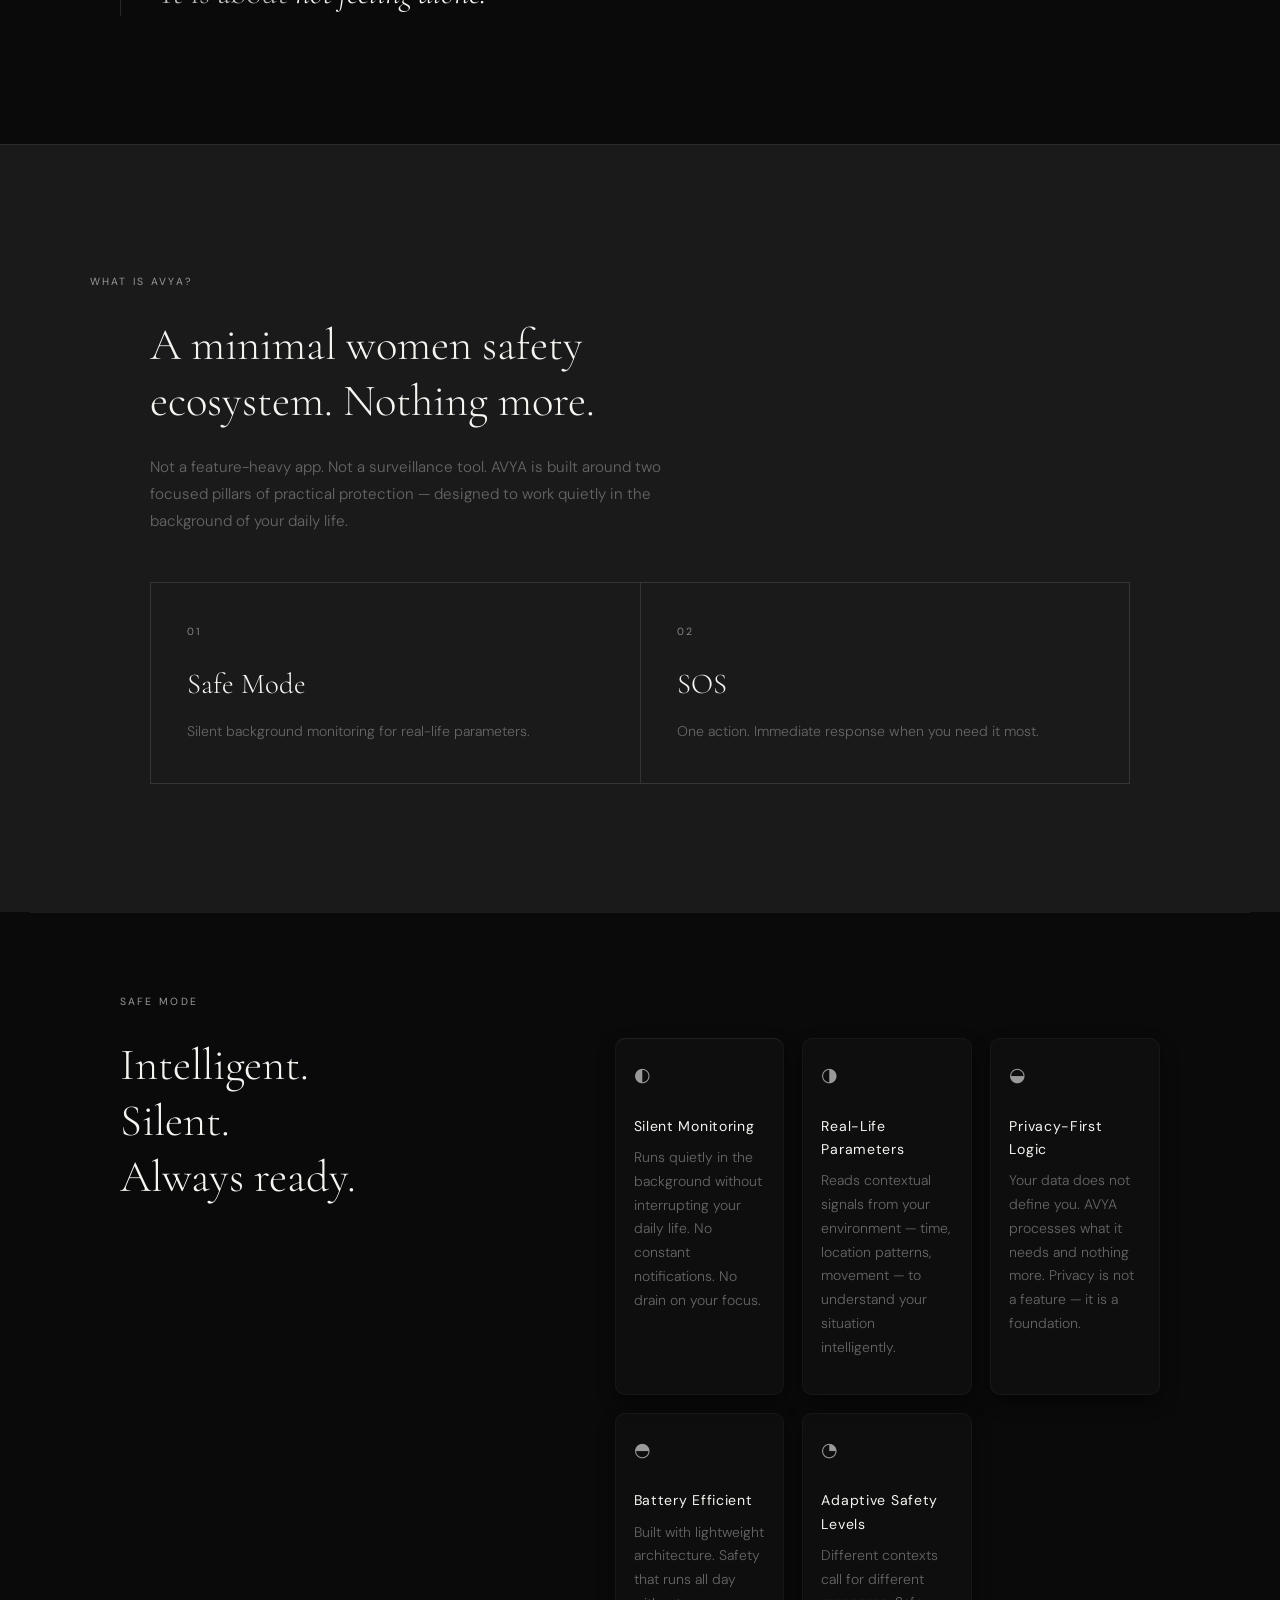
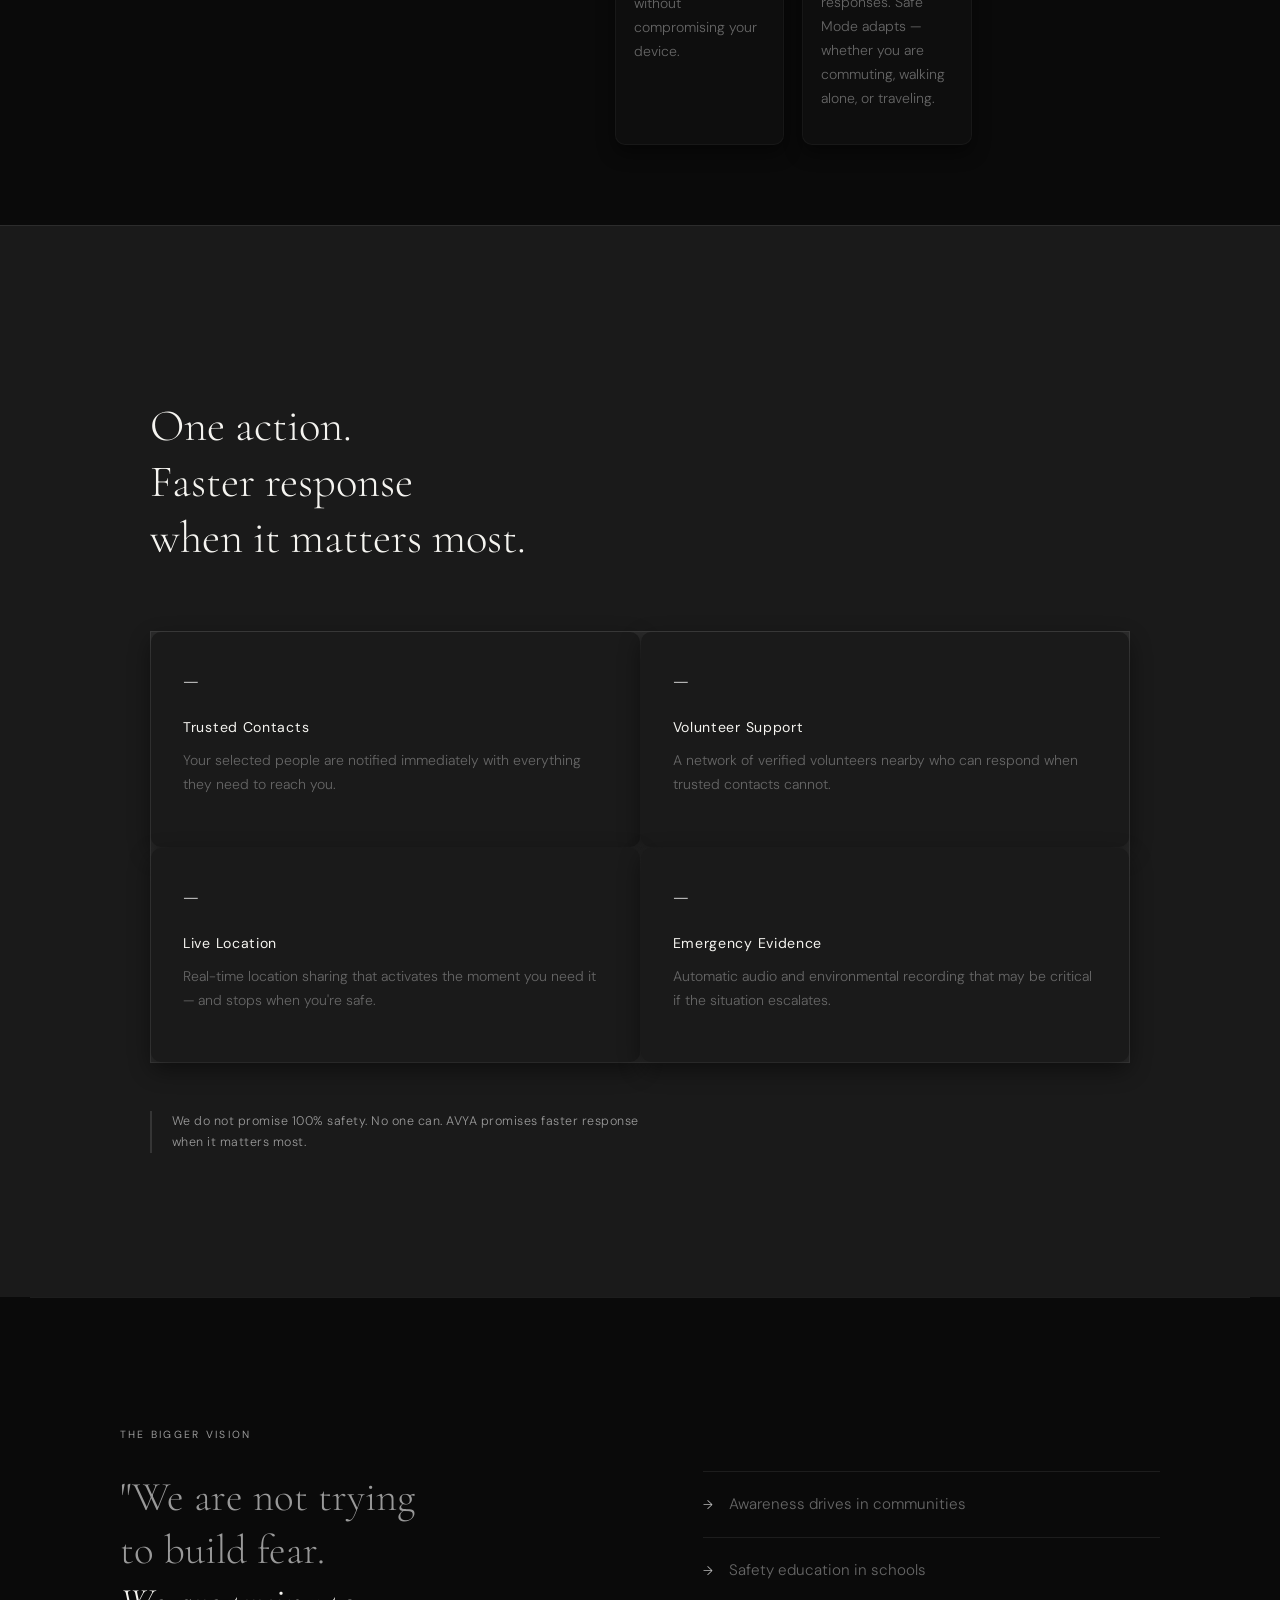
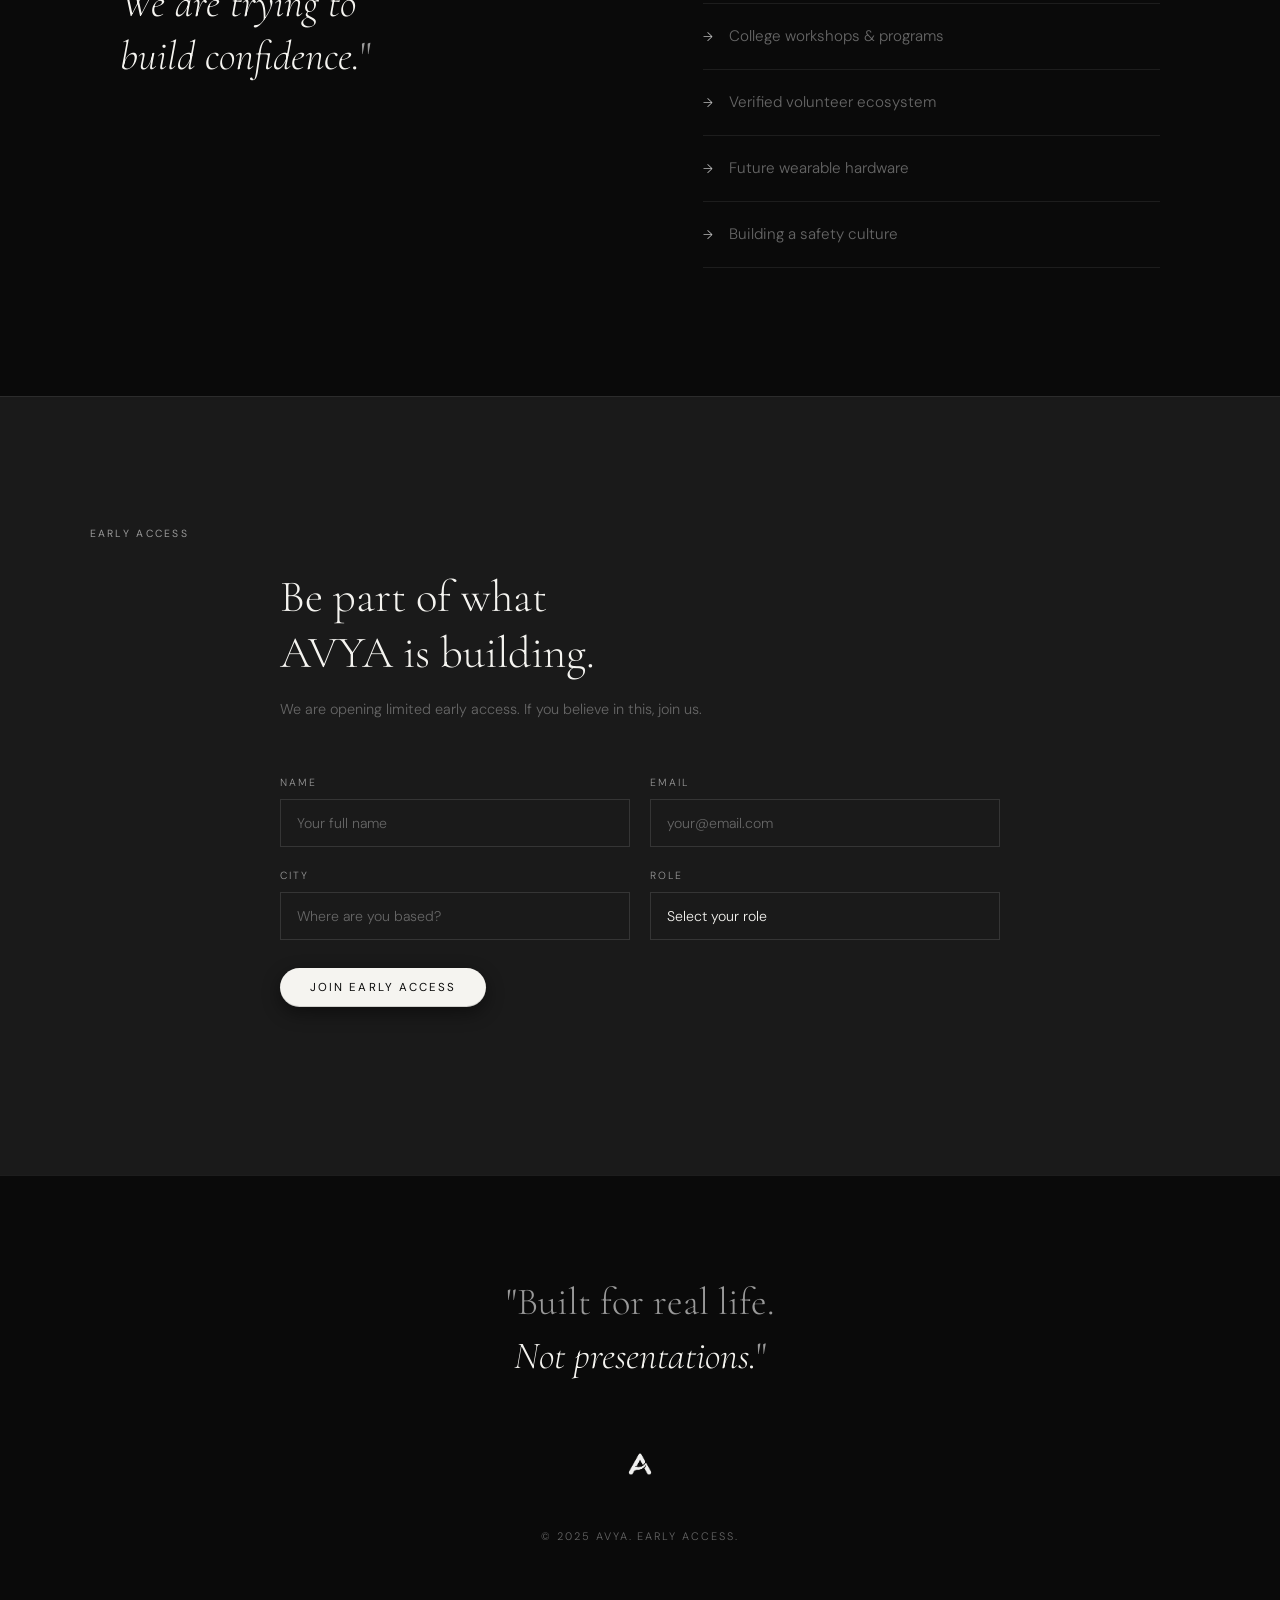
==== commit acc21211: "Update index.html" ====
--- a/index.html
+++ b/index.html
@@ -12,7 +12,7 @@
   <!-- Navigation -->
   <nav id="nav">
     <div class="nav-logo">
-      <img src="/asset/logo.png" alt="AVYA logo" class="nav-logo-img" />
+      <img src="avya_web/asset/logo.png" alt="AVYA logo" class="nav-logo-img" />
       <span class="logo-text">AVYA</span>
     </div>
     <a href="#early-access" class="nav-cta">Request Early Access</a>
